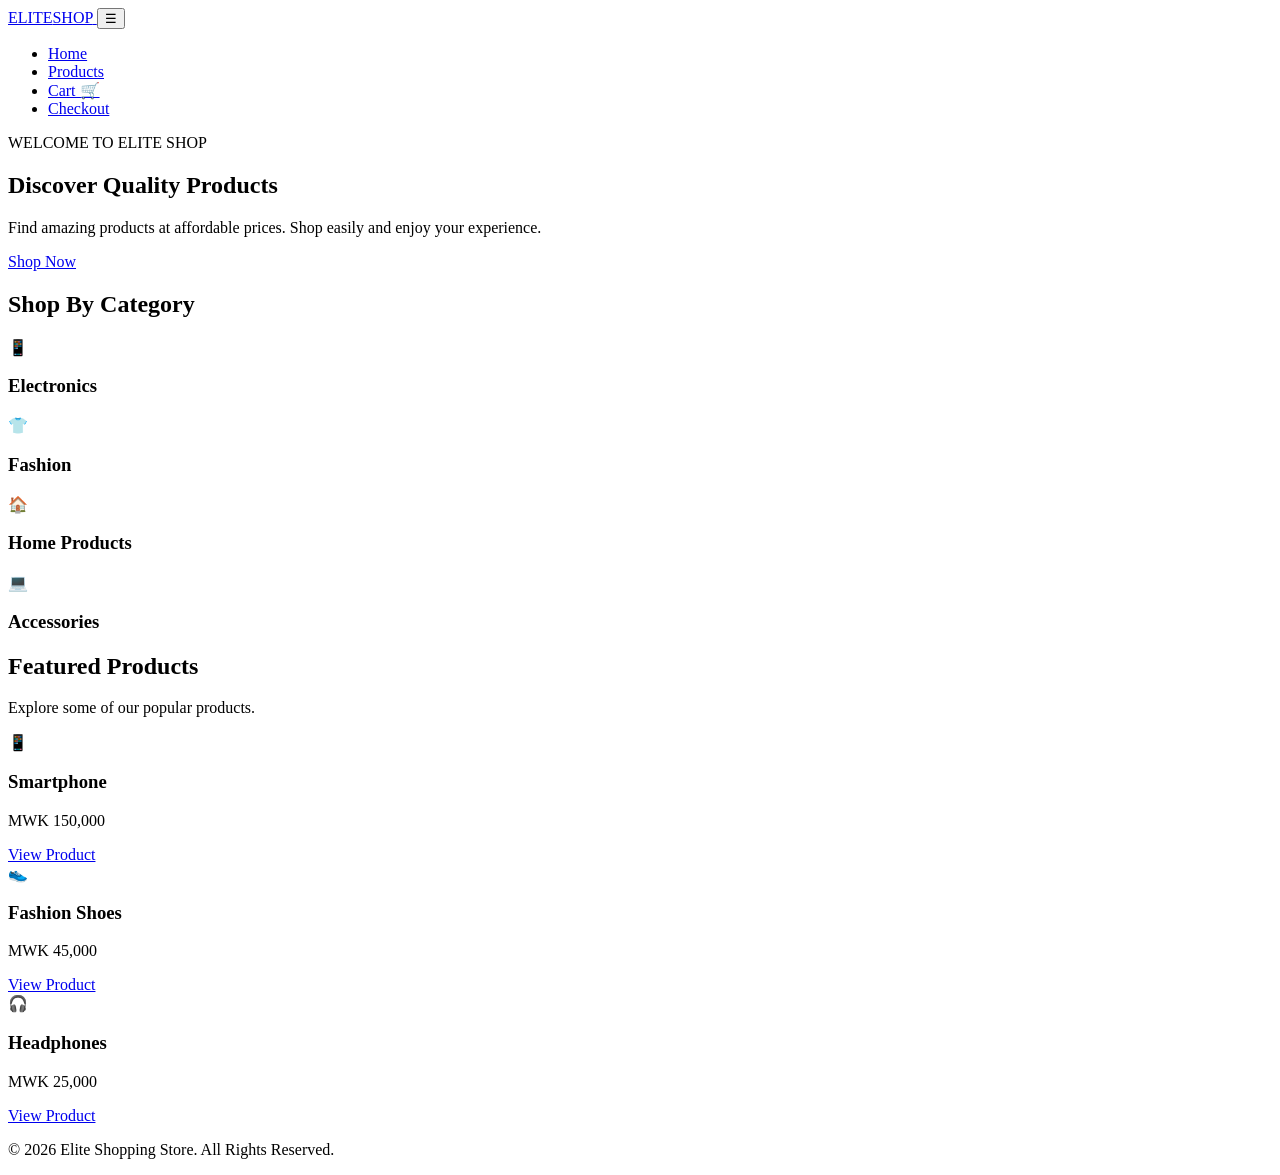
==== index.html @ 3abb0971 "Add files via upload" ====
<!DOCTYPE html>
<html lang="en">
<head>
    <meta charset="UTF-8">
    <meta name="viewport" content="width=device-width, initial-scale=1.0">

    <title>Elite Shopping Store</title>

    <meta name="description"
    content="Shop quality products at Elite Shopping Store.">

    <link rel="stylesheet" href="css/style.css">
</head>

<body>

<header class="header">
    <nav class="navbar">

        <a href="index.html" class="logo">
            ELITE<span>SHOP</span>
        </a>

        <button class="menu-toggle" id="menuToggle">
            ☰
        </button>

        <ul class="nav-links" id="navLinks">
            <li><a href="index.html">Home</a></li>
            <li><a href="products.html">Products</a></li>
            <li><a href="cart.html">Cart 🛒</a></li>
            <li><a href="checkout.html">Checkout</a></li>
        </ul>

    </nav>
</header>

<section class="hero">

    <div class="hero-content">
        <p class="welcome">WELCOME TO ELITE SHOP</p>

        <h1>Discover Quality Products</h1>

        <p>
            Find amazing products at affordable prices.
            Shop easily and enjoy your experience.
        </p>

        <a href="products.html" class="shop-button">
            Shop Now
        </a>
    </div>

</section>

<section class="categories">

    <h2>Shop By Category</h2>

    <div class="category-container">

        <div class="category-card">
            <span>📱</span>
            <h3>Electronics</h3>
        </div>

        <div class="category-card">
            <span>👕</span>
            <h3>Fashion</h3>
        </div>

        <div class="category-card">
            <span>🏠</span>
            <h3>Home Products</h3>
        </div>

        <div class="category-card">
            <span>💻</span>
            <h3>Accessories</h3>
        </div>

    </div>

</section>

<section class="featured">

    <h2>Featured Products</h2>

    <p>Explore some of our popular products.</p>

    <div class="product-container">

        <div class="product-card">
            <div class="product-image">📱</div>
            <h3>Smartphone</h3>
            <p>MWK 150,000</p>
            <a href="products.html">View Product</a>
        </div>

        <div class="product-card">
            <div class="product-image">👟</div>
            <h3>Fashion Shoes</h3>
            <p>MWK 45,000</p>
            <a href="products.html">View Product</a>
        </div>

        <div class="product-card">
            <div class="product-image">🎧</div>
            <h3>Headphones</h3>
            <p>MWK 25,000</p>
            <a href="products.html">View Product</a>
        </div>

    </div>

</section>

<footer class="footer">
    <p>© 2026 Elite Shopping Store. All Rights Reserved.</p>
</footer>

<script src="js/script.js"></script>

</body>
</html>
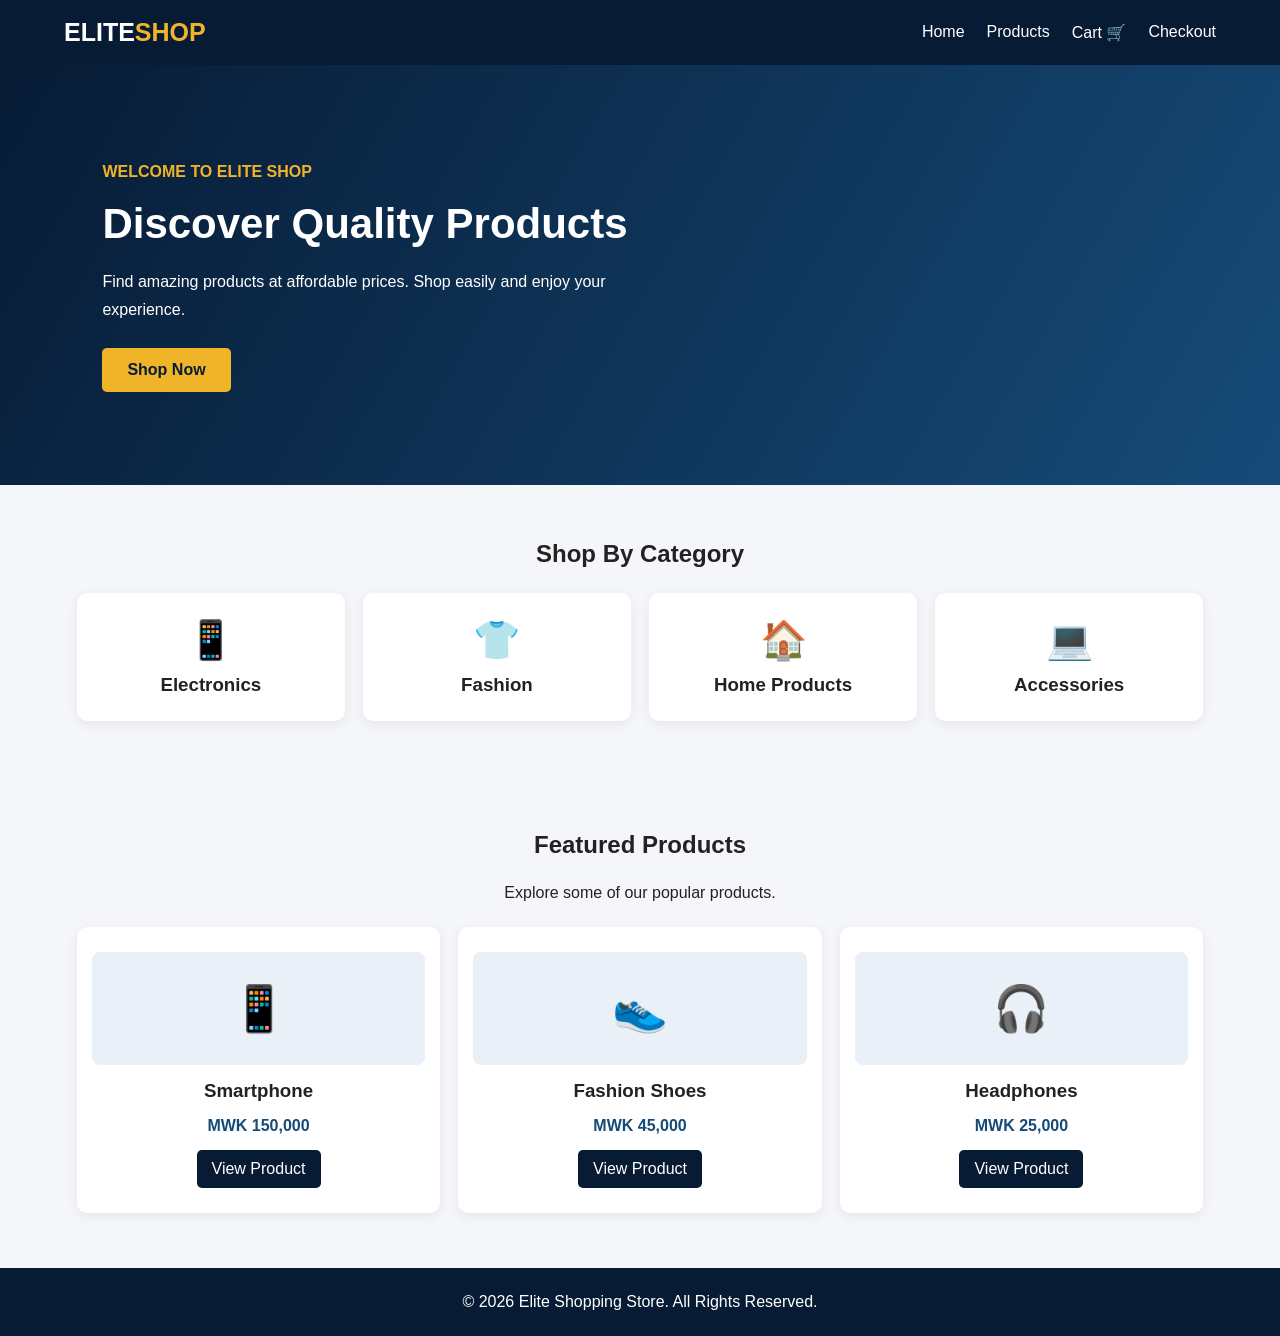
==== commit c2b8711d: "Add Google site verification meta tag" ====
--- a/index.html
+++ b/index.html
@@ -2,6 +2,7 @@
 <!DOCTYPE html>
 <html lang="en">
 <head>
+    <meta name="google-site-verification" content="8waIuDpvFPuyxGvBpJihMqPhCS1IhETc9zBkpEyNsJ0" />
     <meta charset="UTF-8">
     <meta name="viewport" content="width=device-width, initial-scale=1.0">
 
--- a/css/style.css
+++ b/css/style.css
@@ -0,0 +1,543 @@
+
+* {
+    margin: 0;
+    padding: 0;
+    box-sizing: border-box;
+}
+
+body {
+    font-family: Arial, sans-serif;
+    background: #f5f6fa;
+    color: #222;
+}
+
+.header {
+    background: #071b35;
+    padding: 18px 5%;
+}
+
+.navbar {
+    display: flex;
+    justify-content: space-between;
+    align-items: center;
+    position: relative;
+}
+
+.logo {
+    color: white;
+    font-size: 25px;
+    font-weight: bold;
+    text-decoration: none;
+}
+
+.logo span {
+    color: #f0b429;
+}
+
+.nav-links {
+    display: flex;
+    list-style: none;
+    gap: 22px;
+}
+
+.nav-links a {
+    color: white;
+    text-decoration: none;
+}
+
+.nav-links a:hover {
+    color: #f0b429;
+}
+
+.menu-toggle {
+    display: none;
+    background: none;
+    border: none;
+    color: white;
+    font-size: 27px;
+}
+
+.hero {
+    min-height: 420px;
+    background: linear-gradient(120deg, #071b35, #164b78);
+    display: flex;
+    align-items: center;
+    padding: 50px 8%;
+    color: white;
+}
+
+.hero-content {
+    max-width: 550px;
+}
+
+.welcome {
+    color: #f0b429;
+    margin-bottom: 15px;
+    font-weight: bold;
+}
+
+.hero h1 {
+    font-size: 42px;
+    margin-bottom: 20px;
+}
+
+.hero-content p {
+    line-height: 1.7;
+}
+
+.shop-button {
+    display: inline-block;
+    background: #f0b429;
+    color: #071b35;
+    padding: 13px 25px;
+    margin-top: 25px;
+    text-decoration: none;
+    border-radius: 5px;
+    font-weight: bold;
+}
+
+.categories,
+.featured {
+    padding: 55px 6%;
+    text-align: center;
+}
+
+.categories h2,
+.featured h2 {
+    margin-bottom: 25px;
+}
+
+.category-container,
+.product-container {
+    display: grid;
+    grid-template-columns: repeat(4, 1fr);
+    gap: 18px;
+}
+
+.category-card,
+.product-card {
+    background: white;
+    padding: 25px 15px;
+    border-radius: 10px;
+    box-shadow: 0 3px 12px #00000012;
+}
+
+.category-card span {
+    font-size: 38px;
+}
+
+.category-card h3 {
+    margin-top: 12px;
+}
+
+.featured > p {
+    margin-bottom: 25px;
+}
+
+.product-container {
+    grid-template-columns: repeat(3, 1fr);
+}
+
+.product-image {
+    background: #eaf0f7;
+    padding: 30px;
+    font-size: 45px;
+    border-radius: 8px;
+}
+
+.product-card h3 {
+    margin: 15px 0;
+}
+
+.product-card p {
+    color: #164b78;
+    font-weight: bold;
+    margin-bottom: 15px;
+}
+
+.product-card a {
+    display: inline-block;
+    background: #071b35;
+    color: white;
+    padding: 10px 15px;
+    text-decoration: none;
+    border-radius: 5px;
+}
+
+.footer {
+    background: #071b35;
+    color: white;
+    text-align: center;
+    padding: 25px;
+}
+
+@media (max-width: 700px) {
+
+    .menu-toggle {
+        display: block;
+        cursor: pointer;
+    }
+
+    .nav-links {
+        display: none;
+        flex-direction: column;
+        position: absolute;
+        top: 50px;
+        right: 0;
+        width: 200px;
+        background: #071b35;
+        padding: 20px;
+        z-index: 10;
+    }
+
+    .nav-links.active {
+        display: flex;
+    }
+
+    .hero h1 {
+        font-size: 32px;
+    }
+
+    .category-container {
+        grid-template-columns: repeat(2, 1fr);
+    }
+
+    .product-container {
+        grid-template-columns: 1fr;
+    }
+}
+
+.products-page {
+    padding: 50px 6%;
+    text-align: center;
+}
+
+.products-page h1 {
+    font-size: 34px;
+    margin-bottom: 12px;
+    color: #071b35;
+}
+
+.products-page > p {
+    margin-bottom: 35px;
+}
+
+.products-page .product-container {
+    grid-template-columns: repeat(3, 1fr);
+    gap: 25px;
+}
+
+.products-page .product-card {
+    transition: transform 0.3s ease;
+}
+
+.products-page .product-card:hover {
+    transform: translateY(-6px);
+}
+
+.products-page .product-card strong {
+    display: block;
+    color: #164b78;
+    margin: 15px 0;
+}
+
+.add-cart {
+    background: #f0b429;
+    color: #071b35;
+    border: none;
+    padding: 12px 20px;
+    border-radius: 5px;
+    cursor: pointer;
+    font-weight: bold;
+}
+
+@media (max-width: 700px) {
+    .products-page .product-container {
+        grid-template-columns: 1fr;
+    }
+}
+
+.cart-page {
+    padding: 50px 6%;
+    min-height: 400px;
+}
+
+.cart-page h1 {
+    margin-bottom: 25px;
+    color: #071b35;
+}
+
+.cart-item {
+    background: white;
+    padding: 18px;
+    margin-bottom: 12px;
+    border-radius: 8px;
+    display: flex;
+    justify-content: space-between;
+    gap: 10px;
+}
+
+.cart-page h2 {
+    margin: 25px 0;
+    color: #164b78;
+}
+
+.remove-item {
+    background: #c0392b;
+    color: white;
+    border: none;
+    padding: 8px 12px;
+    border-radius: 5px;
+    cursor: pointer;
+}
+
+@media (max-width: 500px) {
+    .cart-item {
+        flex-direction: column;
+    }
+}
+
+/* QUANTITY CONTROLS */
+
+.quantity-controls {
+    display: flex;
+    align-items: center;
+    gap: 15px;
+    margin: 12px 0;
+}
+
+.quantity-controls button {
+    width: 35px;
+    height: 35px;
+    border: none;
+    border-radius: 6px;
+    background: #087f5b;
+    color: white;
+    font-size: 22px;
+    cursor: pointer;
+}
+
+.quantity-controls span {
+    font-size: 18px;
+    font-weight: bold;
+}
+
+/* CHECKOUT PAGE */
+
+.checkout-page {
+    max-width: 650px;
+    margin: 40px auto;
+    padding: 25px;
+    background: white;
+}
+
+.checkout-page h1 {
+    text-align: center;
+    color: #087f5b;
+}
+
+.checkout-page label {
+    display: block;
+    margin-top: 15px;
+    font-weight: bold;
+}
+
+.checkout-page input,
+.checkout-page textarea,
+.checkout-page select {
+    width: 100%;
+    padding: 13px;
+    margin-top: 7px;
+    border: 1px solid #ccc;
+    border-radius: 7px;
+    box-sizing: border-box;
+    font-size: 15px;
+}
+
+.checkout-page textarea {
+    min-height: 100px;
+}
+
+.checkout-page button {
+    width: 100%;
+    margin-top: 20px;
+}
+
+#checkoutSummary {
+    margin: 20px 0;
+    padding: 15px;
+    background: #f1f8f5;
+    border-radius: 8px;
+}
+
+#orderMessage {
+    margin-top: 20px;
+    font-weight: bold;
+}
+
+/* ADMIN ORDERS PAGE */
+
+.admin-page {
+    max-width: 900px;
+    margin: 35px auto;
+    padding: 20px;
+}
+
+.admin-page h1 {
+    color: #087f5b;
+    text-align: center;
+}
+
+.order-card {
+    background: white;
+    padding: 20px;
+    margin: 20px 0;
+    border-radius: 10px;
+    box-shadow: 0 2px 8px rgba(0,0,0,0.1);
+}
+
+.order-card h3 {
+    color: #087f5b;
+}
+
+.order-card p {
+    margin: 8px 0;
+}
+
+.delete-order {
+    background: #c62828;
+    color: white;
+    border: none;
+    padding: 10px 15px;
+    border-radius: 6px;
+    margin-top: 10px;
+}
+
+#clearOrders {
+    background: #c62828;
+}
+
+/* ORDER STATUS */
+
+.order-status {
+    display: block;
+    width: 100%;
+    max-width: 250px;
+    padding: 12px;
+    margin: 12px 0;
+    border: 1px solid #087f5b;
+    border-radius: 7px;
+    font-size: 16px;
+    background: white;
+}
+
+.order-card select:focus {
+    outline: 2px solid #087f5b;
+}
+
+/* ADMIN DASHBOARD */
+
+.dashboard-page {
+    max-width: 1100px;
+    margin: 35px auto;
+    padding: 20px;
+}
+
+.dashboard-page h1 {
+    color: #087f5b;
+    text-align: center;
+}
+
+.dashboard-cards {
+    display: grid;
+    grid-template-columns: repeat(3, 1fr);
+    gap: 18px;
+    margin: 30px 0;
+}
+
+.dashboard-card {
+    background: white;
+    padding: 22px;
+    border-radius: 10px;
+    text-align: center;
+    box-shadow: 0 2px 8px rgba(0,0,0,0.1);
+}
+
+.dashboard-card h3 {
+    color: #555;
+}
+
+.dashboard-card p {
+    color: #087f5b;
+    font-size: 25px;
+    font-weight: bold;
+}
+
+.recent-orders {
+    margin: 35px 0;
+}
+
+.recent-order-item {
+    background: white;
+    padding: 15px;
+    margin: 12px 0;
+    border-radius: 8px;
+    border-left: 4px solid #087f5b;
+}
+
+@media (max-width: 650px) {
+    .dashboard-cards {
+        grid-template-columns: repeat(2, 1fr);
+    }
+}
+
+@media (max-width: 380px) {
+    .dashboard-cards {
+        grid-template-columns: 1fr;
+    }
+}
+
+/* ORDER TRACKING PAGE */
+
+.tracking-page {
+    max-width: 600px;
+    margin: 40px auto;
+    padding: 25px;
+    text-align: center;
+}
+
+.tracking-page h1 {
+    color: #087f5b;
+}
+
+.tracking-page input {
+    width: 100%;
+    padding: 14px;
+    margin: 15px 0;
+    box-sizing: border-box;
+    border: 1px solid #ccc;
+    border-radius: 8px;
+    font-size: 16px;
+}
+
+.tracking-page button {
+    width: 100%;
+}
+
+.tracking-result {
+    margin-top: 25px;
+    padding: 20px;
+    background: #f1f8f5;
+    border-radius: 10px;
+    text-align: left;
+}
+
+.tracking-result h2 {
+    color: #087f5b;
+}
+
+.tracking-error {
+    margin-top: 20px;
+    color: #c62828;
+    font-weight: bold;
+}
